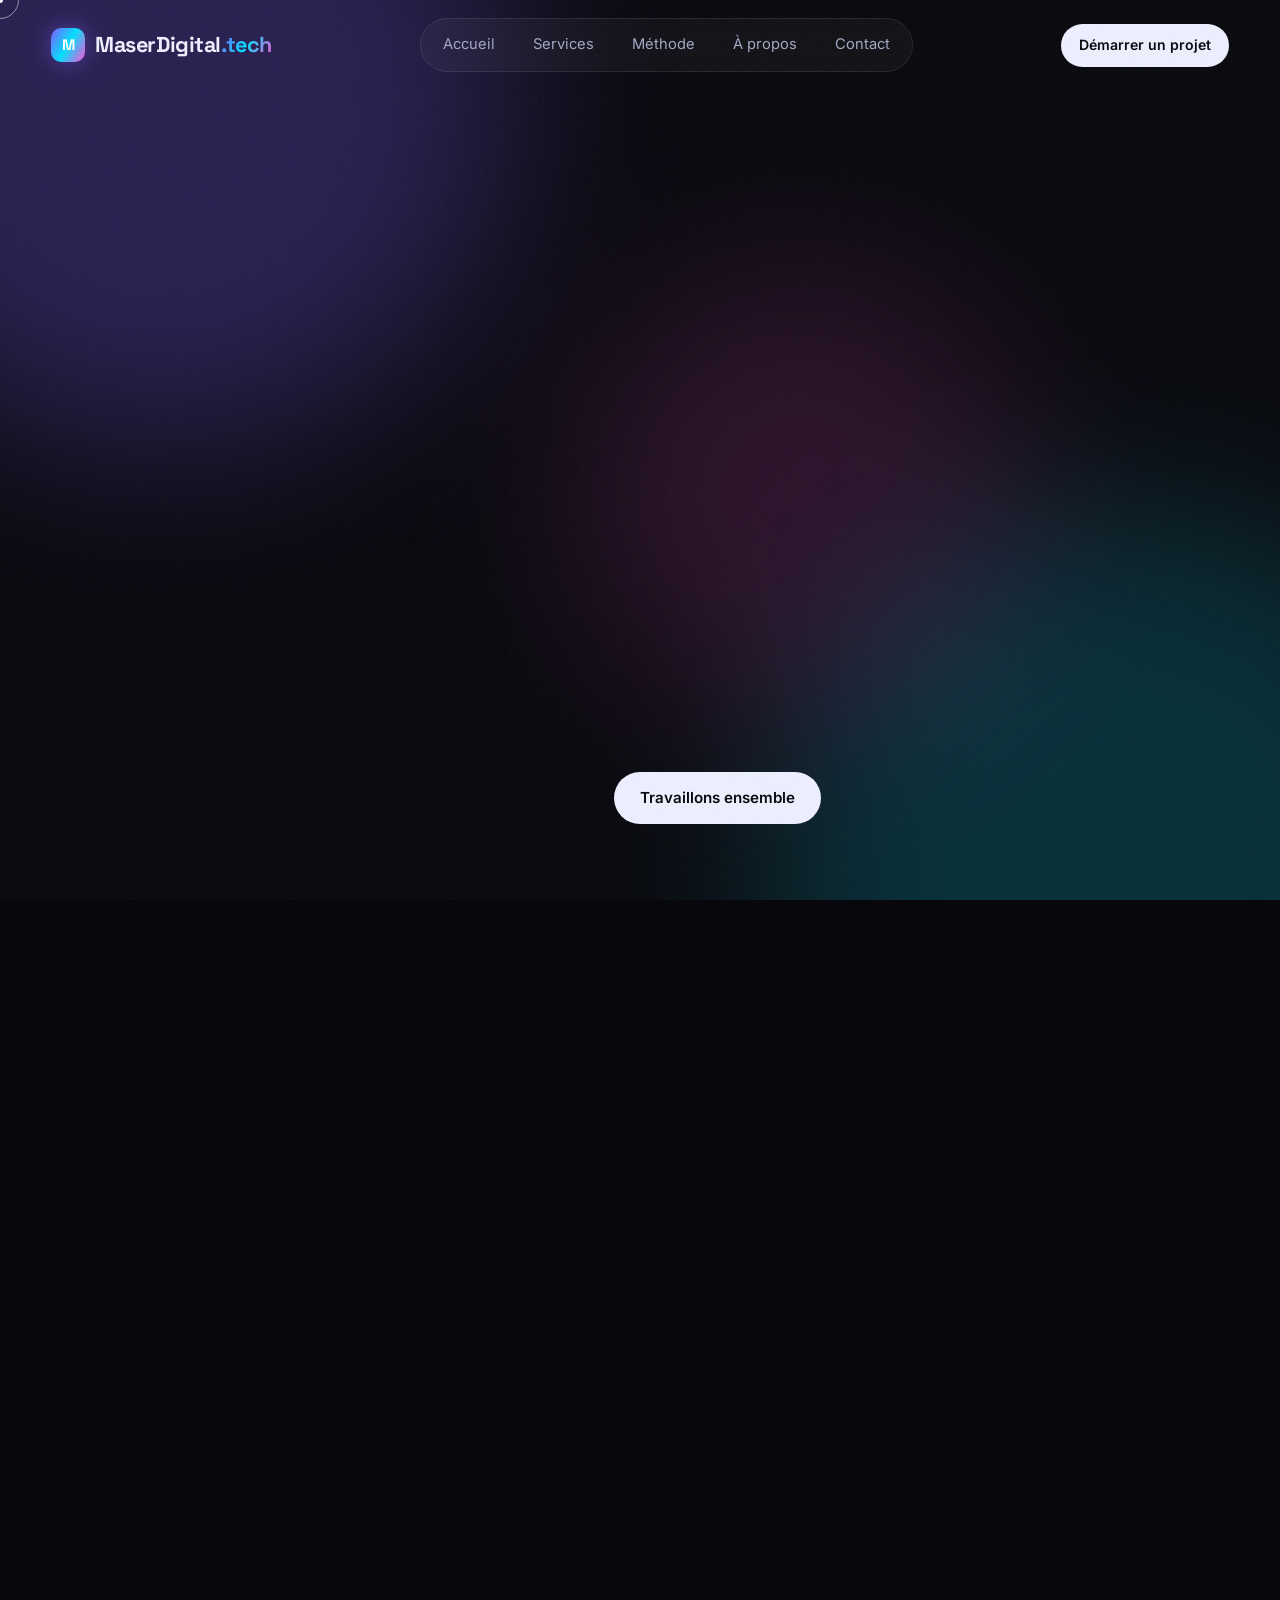
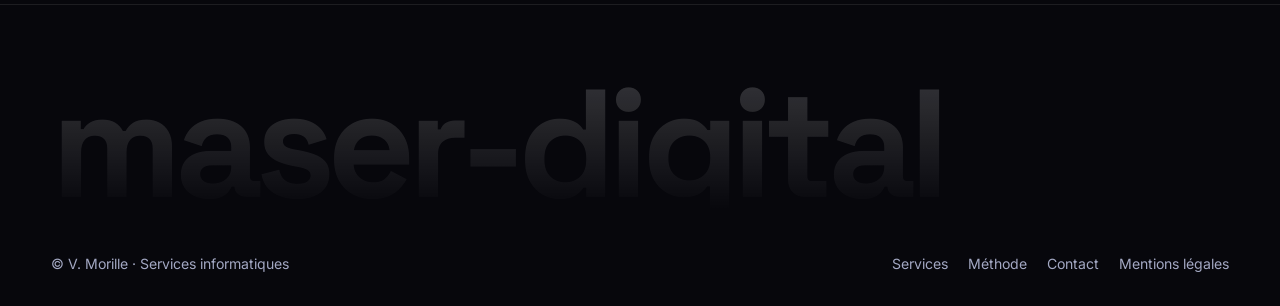
==== a-propos/index.html @ d24f40b1 "separation en differentes pages" ====
<!DOCTYPE html>
<html lang="fr">
<head>
<meta charset="UTF-8" />
<meta name="viewport" content="width=device-width, initial-scale=1" />
<title>À propos — Valentin Morille, développeur indépendant à Bordeaux | MaserDigital</title>
<meta name="description" content="Valentin Morille, développeur indépendant à Bordeaux : sites web performants, automatisation grâce à l'IA et valorisation de vos données." />
<link rel="canonical" href="https://maserdigital.tech/a-propos/" />
<meta name="theme-color" content="#07070c" />

<link rel="preconnect" href="https://fonts.googleapis.com" />
<link rel="preconnect" href="https://fonts.gstatic.com" crossorigin />
<link href="https://fonts.googleapis.com/css2?family=Inter:wght@400;500;600&family=JetBrains+Mono:wght@400;500&family=Space+Grotesk:wght@400;500;600;700&display=swap" rel="stylesheet" />
<link rel="stylesheet" href="/style.css" />
</head>
<body>

<a class="skip-link" href="#main">Aller au contenu principal</a>
<div class="progress" aria-hidden="true"></div>
<div class="aurora" aria-hidden="true"><span></span><span></span><span></span></div>
<canvas id="bg" aria-hidden="true"></canvas>
<div class="cursor-dot" aria-hidden="true"></div>
<div class="cursor-ring" aria-hidden="true"></div>
<div class="curtain" aria-hidden="true"><i></i><i></i><i></i><i></i><i></i></div>
<script>try{if(sessionStorage.getItem("curtain"))document.currentScript.previousElementSibling.classList.add("in")}catch(e){}</script>

<!-- ================= HEADER ================= -->
<header class="header">
  <div class="container nav">
    <a href="/" class="logo" aria-label="Morille.dev — accueil">
      <span class="logo-mark" aria-hidden="true">M</span>
      <span>MaserDigital<em>.tech</em></span>
    </a>
    <ul class="nav-links" id="nav-links">
      <li><a href="/" data-link="accueil">Accueil</a></li>
      <li><a href="/services/" data-link="services">Services</a></li>
      <li><a href="/methode/" data-link="methode">Méthode</a></li>
      <li><a href="/a-propos/" data-link="apropos">À propos</a></li>
      <li><a href="/contact/" data-link="contact">Contact</a></li>
    </ul>
    <a href="/contact/" class="btn btn-primary btn-sm magnetic">Démarrer un projet</a>
    <button class="burger" aria-label="Ouvrir le menu" aria-expanded="false" aria-controls="nav-links"><span></span><span></span><span></span></button>
  </div>
</header>

<main id="main" tabindex="-1">

<!-- ================= PAGE : A PROPOS ================= -->
<div class="page active" id="apropos" data-title="À propos">
  <section>
    <div class="container about-grid">
      <div class="avatar reveal tilt" role="img" aria-label="Monogramme VM"><span>VM</span></div>
      <div>
        <span class="eyebrow reveal">À propos</span>
        <h1 class="h-lg reveal" style="--d:1">Développeur indépendant,<br><span class="grad">orienté résultats.</span></h1>
        <p class="lead reveal" style="--d:2;margin-top:22px">Je m'appelle Valentin Morille. J'accompagne les entreprises, indépendants et associations qui veulent un site performant, automatiser leurs tâches grâce à l'IA ou tirer parti de leurs données.</p>
 <p class="lead reveal" style="--d:3;margin-top:16px">Mon parti pris : des solutions simples, robustes et compréhensibles, que vous pouvez faire évoluer sans dépendre de moi.</p>
        <div class="hero-cta" style="opacity:1;animation:none;margin-top:30px">
          <a href="/contact/" class="btn btn-primary magnetic">Travaillons ensemble</a>
        </div>
      </div>
    </div>
  </section>
  <section>
    <div class="container">
      <div class="section-head"><span class="eyebrow reveal">Valeurs</span><h2 class="h-lg reveal" style="--d:1">Ce qui guide mon travail</h2></div>
      <div class="values">
        <div class="card tilt reveal"><h3>Transparence</h3><p>Devis clairs, avancement visible, code accessible. Vous savez toujours ce que vous payez.</p></div>
        <div class="card tilt reveal" style="--d:1"><h3>Qualité</h3><p>Code typé, testé, documenté. Performance, sécurité et accessibilité intégrées dès le départ.</p></div>
 <div class="card tilt reveal" style="--d:2"><h3>Pragmatisme</h3><p>La solution la plus simple qui répond au besoin, plutôt que la plus impressionnante sur le papier.</p></div>
      </div>
    </div>
  </section>
</div>

</main>

<footer class="footer">
  <div class="container">
    <div class="footer-big" aria-hidden="true">maser-digital</div>
    <div class="footer-row">
      <span>© <span id="year"></span> V. Morille · Services informatiques</span>
      <nav aria-label="Liens de pied de page">
        <a href="/services/">Services</a><a href="/methode/">Méthode</a><a href="/contact/">Contact</a><a href="/mentions-legales/">Mentions légales</a>
      </nav>
    </div>
  </div>
</footer>

<script src="/script.js"></script>
</body>
</html>
---- style.css ----
/* =========================================================
   1. TOKENS
   ========================================================= */
:root{
  --bg:#07070c;
  --bg-2:#0d0d16;
  --surface:rgba(255,255,255,.04);
  --surface-2:rgba(255,255,255,.07);
  --border:rgba(255,255,255,.09);
  --fg:#eef0ff;
  --muted:#a3a8c3;
  --a1:#7c5cff;   /* violet */
  --a2:#00e0ff;   /* cyan */
  --a3:#ff4fd8;   /* magenta */
  --ok:#3ef0a1;
  --danger:#ff6b81;
  --grad:linear-gradient(120deg,var(--a1),var(--a2) 50%,var(--a3));
  --radius:22px;
  --font-display:"Space Grotesk",system-ui,sans-serif;
  --font-body:"Inter",system-ui,sans-serif;
  --font-mono:"JetBrains Mono",ui-monospace,monospace;
  --ease:cubic-bezier(.22,1,.36,1);
  --container:min(1200px,92vw);
}

/* =========================================================
   2. BASE
   ========================================================= */
*,*::before,*::after{box-sizing:border-box;margin:0;padding:0}
html{scroll-behavior:smooth;-webkit-text-size-adjust:100%}
body{
  background:var(--bg);color:var(--fg);font-family:var(--font-body);
  line-height:1.6;overflow-x:hidden;-webkit-font-smoothing:antialiased;
}
img,svg{display:block;max-width:100%}
a{color:inherit;text-decoration:none}
button,input,select,textarea{font:inherit;color:inherit}
::selection{background:var(--a1);color:#fff}
:focus-visible{outline:2px solid var(--a2);outline-offset:3px;border-radius:6px}
.container{width:var(--container);margin-inline:auto}
.sr-only{position:absolute;width:1px;height:1px;overflow:hidden;clip:rect(0 0 0 0);white-space:nowrap}

.skip-link{
  position:fixed;top:-60px;left:16px;z-index:1000;background:var(--fg);color:var(--bg);
  padding:10px 16px;border-radius:10px;font-weight:600;transition:top .2s;
}
.skip-link:focus{top:16px}

/* Grain overlay */
body::after{
  content:"";position:fixed;inset:0;pointer-events:none;z-index:999;opacity:.06;
  background-image:url("data:image/svg+xml,%3Csvg xmlns='http://www.w3.org/2000/svg' width='160' height='160'%3E%3Cfilter id='n'%3E%3CfeTurbulence type='fractalNoise' baseFrequency='.9' numOctaves='3' stitchTiles='stitch'/%3E%3C/filter%3E%3Crect width='100%25' height='100%25' filter='url(%23n)'/%3E%3C/svg%3E");
}

/* Background canvas + aurora blobs */
#bg{position:fixed;inset:0;z-index:-1;pointer-events:none}
.aurora{position:fixed;inset:0;z-index:-2;overflow:hidden;pointer-events:none}
.aurora span{
  position:absolute;width:55vmax;height:55vmax;border-radius:50%;filter:blur(90px);opacity:.28;
  animation:float 22s var(--ease) infinite alternate;
}
.aurora span:nth-child(1){background:var(--a1);top:-20vmax;left:-15vmax}
.aurora span:nth-child(2){background:var(--a2);bottom:-25vmax;right:-15vmax;animation-delay:-7s;opacity:.18}
.aurora span:nth-child(3){background:var(--a3);top:30%;left:45%;width:35vmax;height:35vmax;animation-delay:-14s;opacity:.14}
@keyframes float{
  0%{transform:translate(0,0) scale(1)}
  50%{transform:translate(8vw,6vh) scale(1.15)}
  100%{transform:translate(-6vw,-4vh) scale(.95)}
}

/* Scroll progress */
.progress{position:fixed;top:0;left:0;height:3px;width:0;background:var(--grad);z-index:200;box-shadow:0 0 12px var(--a2)}

/* Custom cursor (desktop only) */
.cursor-dot,.cursor-ring{position:fixed;top:0;left:0;pointer-events:none;z-index:998;border-radius:50%;transform:translate(-50%,-50%)}
.cursor-dot{width:6px;height:6px;background:#fff}
.cursor-ring{width:38px;height:38px;border:1.5px solid rgba(255,255,255,.5);transition:width .3s var(--ease),height .3s var(--ease),background .3s,border-color .3s}
.cursor-ring.hover{width:70px;height:70px;background:rgba(124,92,255,.15);border-color:var(--a2)}
@media (pointer:coarse){.cursor-dot,.cursor-ring{display:none}}

/* =========================================================
   3. HEADER / NAV
   ========================================================= */
.header{
  position:fixed;inset:0 0 auto 0;z-index:100;padding:18px 0;
  transition:padding .4s var(--ease),background .4s,backdrop-filter .4s,border-color .4s;
  border-bottom:1px solid transparent;
}
.header.scrolled{padding:10px 0;background:rgba(7,7,12,.65);backdrop-filter:blur(16px) saturate(140%);border-color:var(--border)}
.nav{display:flex;align-items:center;justify-content:space-between;gap:24px}
.logo{font-family:var(--font-display);font-weight:700;font-size:1.35rem;letter-spacing:-.02em;display:flex;align-items:center;gap:10px}
.logo-mark{
  width:34px;height:34px;border-radius:10px;background:var(--grad);display:grid;place-items:center;
  font-size:.95rem;color:#fff;box-shadow:0 0 24px rgba(124,92,255,.5);animation:spinHue 8s linear infinite;
}
@keyframes spinHue{to{filter:hue-rotate(360deg)}}
.logo em{font-style:normal;background:var(--grad);-webkit-background-clip:text;background-clip:text;color:transparent}
.nav-links{display:flex;gap:6px;list-style:none;padding:6px;border:1px solid var(--border);border-radius:999px;background:var(--surface);backdrop-filter:blur(10px)}
.nav-links a{
  position:relative;display:block;padding:8px 16px;border-radius:999px;font-size:.92rem;color:var(--muted);
  transition:color .25s,background .25s;
}
.nav-links a:hover{color:var(--fg)}
.nav-links a[aria-current="page"]{color:var(--fg);background:var(--surface-2);box-shadow:inset 0 0 0 1px var(--border)}
.burger{display:none;width:44px;height:44px;border-radius:12px;border:1px solid var(--border);background:var(--surface);cursor:pointer;position:relative}
.burger span{position:absolute;left:12px;right:12px;height:2px;background:var(--fg);transition:transform .35s var(--ease),opacity .2s}
.burger span:nth-child(1){top:15px}.burger span:nth-child(2){top:21px}.burger span:nth-child(3){top:27px}
.burger[aria-expanded="true"] span:nth-child(1){transform:translateY(6px) rotate(45deg)}
.burger[aria-expanded="true"] span:nth-child(2){opacity:0}
.burger[aria-expanded="true"] span:nth-child(3){transform:translateY(-6px) rotate(-45deg)}

@media (max-width:900px){
  .burger{display:block}
  .nav .btn{display:none}
  .nav-links{
    position:fixed;inset:72px 4vw auto 4vw;flex-direction:column;border-radius:20px;padding:12px;
    background:rgba(13,13,22,.96);opacity:0;pointer-events:none;transform:translateY(-12px) scale(.98);
    transition:opacity .3s,transform .4s var(--ease);
  }
  .nav-links.open{opacity:1;pointer-events:auto;transform:none}
  .nav-links a{padding:14px 18px;font-size:1.05rem}
}

/* =========================================================
   4. BUTTONS
   ========================================================= */
.btn{
  --pad:14px 26px;position:relative;display:inline-flex;align-items:center;gap:10px;padding:var(--pad);
  border-radius:999px;font-weight:600;font-size:.95rem;cursor:pointer;border:0;isolation:isolate;
  transition:transform .3s var(--ease);will-change:transform;
}
.btn-primary{background:var(--fg);color:var(--bg);overflow:hidden}
.btn-primary::before{
  content:"";position:absolute;inset:0;background:var(--grad);z-index:-1;transform:translateY(101%);
  transition:transform .5s var(--ease);
}
.btn-primary:hover{color:#fff}
.btn-primary:hover::before{transform:none}
.btn-ghost{background:var(--surface);border:1px solid var(--border);backdrop-filter:blur(8px)}
.btn-ghost:hover{background:var(--surface-2)}
.btn svg{width:18px;height:18px;transition:transform .3s var(--ease)}
.btn:hover svg{transform:translateX(4px)}
.btn-sm{--pad:10px 18px;font-size:.88rem}

/* =========================================================
   5. PAGE SYSTEM + TRANSITION
   ========================================================= */
main{outline:none}
.page{display:none;padding-top:110px;min-height:100vh}
.page.active{display:block}
.curtain{position:fixed;inset:0;z-index:150;pointer-events:none;display:grid;grid-template-columns:repeat(5,1fr)}
.curtain i{background:linear-gradient(180deg,#120f26,#07070c);transform:scaleY(0);transform-origin:bottom;transition:transform .5s var(--ease)}
.curtain i:nth-child(2){transition-delay:.04s}.curtain i:nth-child(3){transition-delay:.08s}
.curtain i:nth-child(4){transition-delay:.12s}.curtain i:nth-child(5){transition-delay:.16s}
.curtain.in i{transform:scaleY(1)}
.curtain.out i{transform:scaleY(0);transform-origin:top}

/* Reveal on scroll */
.reveal{opacity:0;transform:translateY(40px);filter:blur(6px);transition:opacity .9s var(--ease),transform .9s var(--ease),filter .9s var(--ease);transition-delay:calc(var(--d,0) * 90ms)}
.reveal.in{opacity:1;transform:none;filter:none}

/* =========================================================
   6. TYPO + COMMON SECTIONS
   ========================================================= */
.eyebrow{
  display:inline-flex;align-items:center;gap:10px;font-family:var(--font-mono);font-size:.78rem;letter-spacing:.12em;
  text-transform:uppercase;color:var(--a2);padding:6px 14px;border:1px solid rgba(0,224,255,.25);border-radius:999px;background:rgba(0,224,255,.06)
}
.eyebrow::before{content:"";width:7px;height:7px;border-radius:50%;background:var(--a2);box-shadow:0 0 10px var(--a2);animation:pulse 2s infinite}
@keyframes pulse{50%{opacity:.3}}
h1,h2,h3{font-family:var(--font-display);letter-spacing:-.03em;line-height:1.05}
.h-xl{font-size:clamp(2.8rem,8vw,6.6rem);font-weight:700}
.h-lg{font-size:clamp(2.2rem,5vw,4rem);font-weight:700}
.h-md{font-size:clamp(1.4rem,2.4vw,1.9rem);font-weight:600}
.grad{background:var(--grad);background-size:200% 100%;-webkit-background-clip:text;background-clip:text;color:transparent;animation:shift 6s linear infinite}
@keyframes shift{to{background-position:200% 0}}
.lead{font-size:clamp(1.05rem,1.6vw,1.25rem);color:var(--muted);max-width:640px}
section{padding:110px 0;position:relative}
.section-head{display:flex;flex-direction:column;gap:18px;margin-bottom:60px;max-width:760px}

/* =========================================================
   7. HERO
   ========================================================= */
.hero{min-height:calc(100vh - 110px);display:flex;align-items:center;padding:40px 0 80px}
.hero-inner{display:flex;flex-direction:column;gap:30px}
.hero h1 .line{display:block;overflow:hidden;padding-bottom:.08em}
.hero h1 .line > span{display:inline-block;transform:translateY(110%);animation:rise 1.1s var(--ease) forwards;animation-delay:calc(var(--i) * 120ms + 200ms)}
@keyframes rise{to{transform:none}}
.scramble{font-family:var(--font-display);display:inline-block;min-width:3ch}
.scramble .glyph{color:var(--a2);opacity:.7}
.hero-cta{display:flex;flex-wrap:wrap;gap:14px;opacity:0;animation:fadeUp 1s var(--ease) 1s forwards}
.hero .lead{opacity:0;animation:fadeUp 1s var(--ease) .8s forwards}
@keyframes fadeUp{from{opacity:0;transform:translateY(20px)}to{opacity:1;transform:none}}
.scroll-hint{display:flex;align-items:center;gap:12px;margin-top:40px;color:var(--muted);font-size:.85rem;font-family:var(--font-mono)}
.mouse{width:22px;height:34px;border:1.5px solid var(--muted);border-radius:12px;position:relative}
.mouse::after{content:"";position:absolute;left:50%;top:7px;width:3px;height:7px;border-radius:3px;background:var(--fg);transform:translateX(-50%);animation:wheel 1.6s infinite}
@keyframes wheel{0%{opacity:0;transform:translate(-50%,-4px)}40%{opacity:1}100%{opacity:0;transform:translate(-50%,10px)}}

/* =========================================================
   8. MARQUEE
   ========================================================= */
.marquee{border-block:1px solid var(--border);padding:22px 0;overflow:hidden;mask-image:linear-gradient(90deg,transparent,#000 10%,#000 90%,transparent);background:rgba(255,255,255,.015)}
.marquee-track{display:flex;gap:56px;width:max-content;animation:marquee 32s linear infinite}
.marquee:hover .marquee-track{animation-play-state:paused}
.marquee-track span{font-family:var(--font-display);font-size:clamp(1.2rem,2.4vw,1.8rem);font-weight:600;color:var(--muted);white-space:nowrap;display:flex;align-items:center;gap:56px}
.marquee-track span::after{content:"✦";color:var(--a1);font-size:.9em}
@keyframes marquee{to{transform:translateX(-50%)}}

/* =========================================================
   9. CARDS (bento + spotlight + tilt)
   ========================================================= */
.bento{display:grid;grid-template-columns:repeat(6,1fr);gap:18px}
.card{
  --mx:50%;--my:50%;position:relative;border-radius:var(--radius);padding:34px;background:var(--surface);
  border:1px solid var(--border);overflow:hidden;transition:transform .5s var(--ease),border-color .3s;
  transform-style:preserve-3d;display:flex;flex-direction:column;gap:14px;
}
.card::before{
  content:"";position:absolute;inset:0;border-radius:inherit;pointer-events:none;opacity:0;transition:opacity .4s;
  background:radial-gradient(500px circle at var(--mx) var(--my),rgba(124,92,255,.18),transparent 45%);
}
.card::after{
  content:"";position:absolute;inset:0;border-radius:inherit;padding:1px;pointer-events:none;opacity:0;transition:opacity .4s;
  background:radial-gradient(300px circle at var(--mx) var(--my),var(--a2),transparent 60%);
  -webkit-mask:linear-gradient(#000 0 0) content-box,linear-gradient(#000 0 0);-webkit-mask-composite:xor;mask-composite:exclude;
}
.card:hover::before,.card:hover::after{opacity:1}
.card:hover{border-color:rgba(255,255,255,.14)}
.bento .card:nth-child(1){grid-column:span 4}
.bento .card:nth-child(2){grid-column:span 2}
.bento .card:nth-child(3){grid-column:span 2}
.bento .card:nth-child(4){grid-column:span 4}
@media (max-width:900px){.bento .card{grid-column:1/-1 !important}}
.card-icon{width:54px;height:54px;border-radius:16px;display:grid;place-items:center;background:linear-gradient(135deg,rgba(124,92,255,.25),rgba(0,224,255,.15));border:1px solid var(--border)}
.card-icon svg{width:26px;height:26px;stroke:var(--fg)}
.card h3{font-size:1.5rem}
.card p{color:var(--muted)}
.card .more{margin-top:auto;padding-top:14px;display:inline-flex;align-items:center;gap:8px;font-weight:600;font-size:.92rem;color:var(--a2)}
.card .more svg{width:16px;height:16px;transition:transform .3s var(--ease)}
.card:hover .more svg{transform:translateX(5px)}
.tags{display:flex;flex-wrap:wrap;gap:8px}
.tag{font-family:var(--font-mono);font-size:.74rem;padding:5px 10px;border-radius:8px;background:var(--surface-2);border:1px solid var(--border);color:var(--muted)}

/* Orbit visual inside big card */
.orbit{position:absolute;right:-60px;top:-60px;width:280px;height:280px;opacity:.55;pointer-events:none}
.orbit circle{fill:none;stroke:rgba(255,255,255,.12)}
.orbit .sat{fill:var(--a2);filter:drop-shadow(0 0 6px var(--a2))}
.orbit g{transform-origin:140px 140px;animation:rot 14s linear infinite}
.orbit g:nth-of-type(2){animation-duration:22s;animation-direction:reverse}
@keyframes rot{to{transform:rotate(360deg)}}

/* =========================================================
   10. STATS
   ========================================================= */
.stats{display:grid;grid-template-columns:repeat(4,1fr);gap:18px}
@media (max-width:900px){.stats{grid-template-columns:repeat(2,1fr)}}
.stat{padding:30px;border-radius:var(--radius);border:1px solid var(--border);background:var(--surface)}
.stat strong{display:block;font-family:var(--font-display);font-size:clamp(2.2rem,4vw,3.4rem);font-weight:700;line-height:1}
.stat span{color:var(--muted);font-size:.92rem}

/* =========================================================
   11. TERMINAL DEMO
   ========================================================= */
.split{display:grid;grid-template-columns:1fr 1.1fr;gap:60px;align-items:center}
@media (max-width:900px){.split{grid-template-columns:1fr}}
.terminal{border-radius:18px;border:1px solid var(--border);background:rgba(10,10,18,.85);backdrop-filter:blur(10px);box-shadow:0 30px 80px -20px rgba(124,92,255,.35);overflow:hidden}
.term-bar{display:flex;align-items:center;gap:8px;padding:14px 16px;border-bottom:1px solid var(--border);background:rgba(255,255,255,.02)}
.term-bar i{width:12px;height:12px;border-radius:50%;background:#ff5f57}
.term-bar i:nth-child(2){background:#febc2e}.term-bar i:nth-child(3){background:#28c840}
.term-bar span{margin-left:10px;font-family:var(--font-mono);font-size:.78rem;color:var(--muted)}
.term-body{font-family:var(--font-mono);font-size:.84rem;padding:20px;min-height:320px;white-space:pre-wrap;line-height:1.75}
.term-body .c-ok{color:var(--ok)}.term-body .c-a{color:var(--a2)}.term-body .c-m{color:var(--muted)}.term-body .c-p{color:var(--a3)}
.caret{display:inline-block;width:8px;height:1em;background:var(--a2);vertical-align:-2px;animation:blink 1s steps(1) infinite}
@keyframes blink{50%{opacity:0}}
.checklist{list-style:none;display:grid;gap:14px;margin-top:26px}
.checklist li{display:flex;gap:12px;align-items:flex-start;color:var(--muted)}
.checklist li::before{content:"";flex:none;width:22px;height:22px;margin-top:2px;border-radius:7px;background:var(--grad);
  -webkit-mask:url("data:image/svg+xml,%3Csvg xmlns='http://www.w3.org/2000/svg' viewBox='0 0 24 24'%3E%3Cpath d='M9 16.2 4.8 12l-1.4 1.4L9 19 21 7l-1.4-1.4z'/%3E%3C/svg%3E") center/16px no-repeat,linear-gradient(#000 0 0);
  -webkit-mask-composite:destination-out;mask-composite:exclude}
.checklist strong{color:var(--fg);font-weight:600}

/* =========================================================
   12. CTA BAND
   ========================================================= */
.cta-band{
  position:relative;border-radius:32px;padding:clamp(40px,7vw,90px);overflow:hidden;text-align:center;
  border:1px solid var(--border);background:radial-gradient(120% 140% at 50% 0%,rgba(124,92,255,.35),rgba(7,7,12,.4) 60%);
}
.cta-band::before{
  content:"";position:absolute;inset:-50%;background:conic-gradient(from 0deg,transparent,var(--a1),transparent 30%,var(--a2),transparent 60%);
  animation:rot 10s linear infinite;opacity:.18;
}
.cta-band > *{position:relative}
.cta-band .lead{margin:20px auto 34px}

/* =========================================================
   13. SERVICES PAGE
   ========================================================= */
.service{display:grid;grid-template-columns:120px 1fr 1fr;gap:40px;padding:60px 0;border-top:1px solid var(--border)}
.service:last-child{border-bottom:1px solid var(--border)}
.service-num{font-family:var(--font-mono);font-size:.9rem;color:var(--a2);position:sticky;top:120px;align-self:start}
.service h2{font-size:clamp(1.8rem,3.4vw,2.8rem);margin-bottom:16px}
.service p{color:var(--muted)}
.service ul{list-style:none;display:grid;gap:12px}
.service li{padding:16px 18px;border-radius:14px;background:var(--surface);border:1px solid var(--border);display:flex;gap:12px;align-items:center;transition:transform .3s var(--ease),background .3s}
.service li:hover{transform:translateX(6px);background:var(--surface-2)}
.service li::before{content:"→";color:var(--a2);font-family:var(--font-mono)}
@media (max-width:900px){.service{grid-template-columns:1fr;gap:20px}.service-num{position:static}}
.note{margin-top:18px;font-size:.88rem;color:var(--muted);padding:14px 16px;border-left:3px solid var(--a1);background:rgba(124,92,255,.07);border-radius:0 12px 12px 0}

/* =========================================================
   14. METHOD PAGE (timeline + FAQ)
   ========================================================= */
.timeline{position:relative;display:grid;gap:26px;padding-left:46px}
.timeline::before{content:"";position:absolute;left:14px;top:8px;bottom:8px;width:2px;background:var(--border)}
.timeline-fill{position:absolute;left:14px;top:8px;width:2px;height:0;background:var(--grad);box-shadow:0 0 12px var(--a2);transition:height .2s linear}
.step{position:relative;padding:28px;border-radius:var(--radius);background:var(--surface);border:1px solid var(--border)}
.step::before{
  content:attr(data-step);position:absolute;left:-46px;top:26px;width:30px;height:30px;border-radius:50%;display:grid;place-items:center;
  font-family:var(--font-mono);font-size:.78rem;background:var(--bg);border:2px solid var(--a1);color:var(--fg)
}
.step h3{font-size:1.35rem;margin-bottom:8px}
.step p{color:var(--muted)}
.step .tags{margin-top:14px}

.faq{display:grid;gap:12px;max-width:860px}
.faq details{border:1px solid var(--border);border-radius:18px;background:var(--surface);overflow:hidden;transition:background .3s}
.faq details[open]{background:var(--surface-2)}
.faq summary{cursor:pointer;list-style:none;padding:22px 26px;font-weight:600;font-family:var(--font-display);font-size:1.1rem;display:flex;justify-content:space-between;gap:20px;align-items:center}
.faq summary::-webkit-details-marker{display:none}
.faq summary::after{content:"+";font-size:1.6rem;line-height:1;color:var(--a2);transition:transform .35s var(--ease)}
.faq details[open] summary::after{transform:rotate(45deg)}
.faq details p{padding:0 26px 24px;color:var(--muted);animation:fadeUp .5s var(--ease)}

/* =========================================================
   15. ABOUT PAGE
   ========================================================= */
.about-grid{display:grid;grid-template-columns:.9fr 1.1fr;gap:60px;align-items:center}
@media (max-width:900px){.about-grid{grid-template-columns:1fr}}
.avatar{
  aspect-ratio:4/5;border-radius:30px;position:relative;overflow:hidden;border:1px solid var(--border);
  background:radial-gradient(circle at 30% 20%,rgba(0,224,255,.35),transparent 50%),radial-gradient(circle at 80% 80%,rgba(255,79,216,.3),transparent 50%),linear-gradient(160deg,#1a1440,#0a0a14);
  display:grid;place-items:center;
}
.avatar span{font-family:var(--font-display);font-size:clamp(5rem,12vw,9rem);font-weight:700;letter-spacing:-.06em;background:var(--grad);-webkit-background-clip:text;background-clip:text;color:transparent}
.avatar::after{content:"";position:absolute;inset:0;background:repeating-linear-gradient(0deg,rgba(255,255,255,.03) 0 1px,transparent 1px 4px);animation:scan 8s linear infinite}
@keyframes scan{to{background-position:0 200px}}
.values{display:grid;grid-template-columns:repeat(3,1fr);gap:18px}
@media (max-width:900px){.values{grid-template-columns:1fr}}

/* =========================================================
   16. CONTACT PAGE
   ========================================================= */
.contact-grid{display:grid;grid-template-columns:.8fr 1.2fr;gap:50px}
@media (max-width:900px){.contact-grid{grid-template-columns:1fr}}
.info-list{list-style:none;display:grid;gap:14px;margin-top:30px}
.info-list li{padding:20px;border-radius:18px;border:1px solid var(--border);background:var(--surface)}
.info-list small{display:block;font-family:var(--font-mono);color:var(--a2);font-size:.75rem;letter-spacing:.1em;text-transform:uppercase;margin-bottom:4px}
.form{padding:clamp(24px,4vw,44px);border-radius:28px;border:1px solid var(--border);background:var(--surface);backdrop-filter:blur(10px);display:grid;gap:20px}
.form-row{display:grid;grid-template-columns:1fr 1fr;gap:20px}
@media (max-width:640px){.form-row{grid-template-columns:1fr}}
.field{display:grid;gap:8px}
.field label{font-size:.88rem;font-weight:500}
.field input,.field select,.field textarea{
  width:100%;padding:14px 16px;border-radius:14px;border:1px solid var(--border);background:rgba(7,7,12,.6);
  transition:border-color .25s,box-shadow .25s;
}
.field select option{background:var(--bg-2)}
.field textarea{min-height:150px;resize:vertical}
.field input:focus,.field select:focus,.field textarea:focus{outline:none;border-color:var(--a1);box-shadow:0 0 0 4px rgba(124,92,255,.2)}
.field[data-invalid] input,.field[data-invalid] select,.field[data-invalid] textarea{border-color:var(--danger)}
.error{color:var(--danger);font-size:.82rem;min-height:1em}
.chips{display:flex;flex-wrap:wrap;gap:10px}
.chip input{position:absolute;opacity:0;pointer-events:none}
.chip span{display:inline-block;padding:10px 16px;border-radius:999px;border:1px solid var(--border);background:rgba(7,7,12,.5);cursor:pointer;font-size:.9rem;transition:all .25s}
.chip input:checked + span{background:var(--grad);border-color:transparent;color:#fff}
.chip input:focus-visible + span{outline:2px solid var(--a2);outline-offset:2px}
.consent{display:flex;gap:12px;align-items:flex-start;font-size:.86rem;color:var(--muted)}
.consent input{margin-top:4px;accent-color:var(--a1);width:18px;height:18px}
.form-success{display:none;text-align:center;padding:40px 20px}
.form-success.show{display:block;animation:fadeUp .6s var(--ease)}
.form-success .big{font-size:3rem}

/* =========================================================
   17. LEGAL + FOOTER
   ========================================================= */
.legal{max-width:820px;display:grid;gap:30px}
.legal h2{font-size:1.4rem;margin-bottom:8px}
.legal p,.legal li{color:var(--muted)}
.legal ul{padding-left:20px}
.placeholder{color:var(--a3);font-family:var(--font-mono);font-size:.9em}

.footer{border-top:1px solid var(--border);padding:70px 0 30px;margin-top:60px}
.footer-big{font-family:var(--font-display);font-size:clamp(3rem,12vw,10rem);font-weight:700;letter-spacing:-.05em;line-height:.9;
  background:linear-gradient(180deg,rgba(255,255,255,.18),rgba(255,255,255,0));-webkit-background-clip:text;background-clip:text;color:transparent;user-select:none}
.footer-row{display:flex;justify-content:space-between;align-items:center;flex-wrap:wrap;gap:20px;margin-top:40px;color:var(--muted);font-size:.88rem}
.footer-row nav{display:flex;gap:20px;flex-wrap:wrap}
.footer-row a:hover{color:var(--fg)}

/* =========================================================
   18. REDUCED MOTION
   ========================================================= */
@media (prefers-reduced-motion:reduce){
  *,*::before,*::after{animation-duration:.01ms !important;animation-iteration-count:1 !important;transition-duration:.01ms !important;scroll-behavior:auto !important}
  .reveal{opacity:1;transform:none;filter:none}
  .hero h1 .line > span,.hero-cta,.hero .lead{transform:none;opacity:1}
}
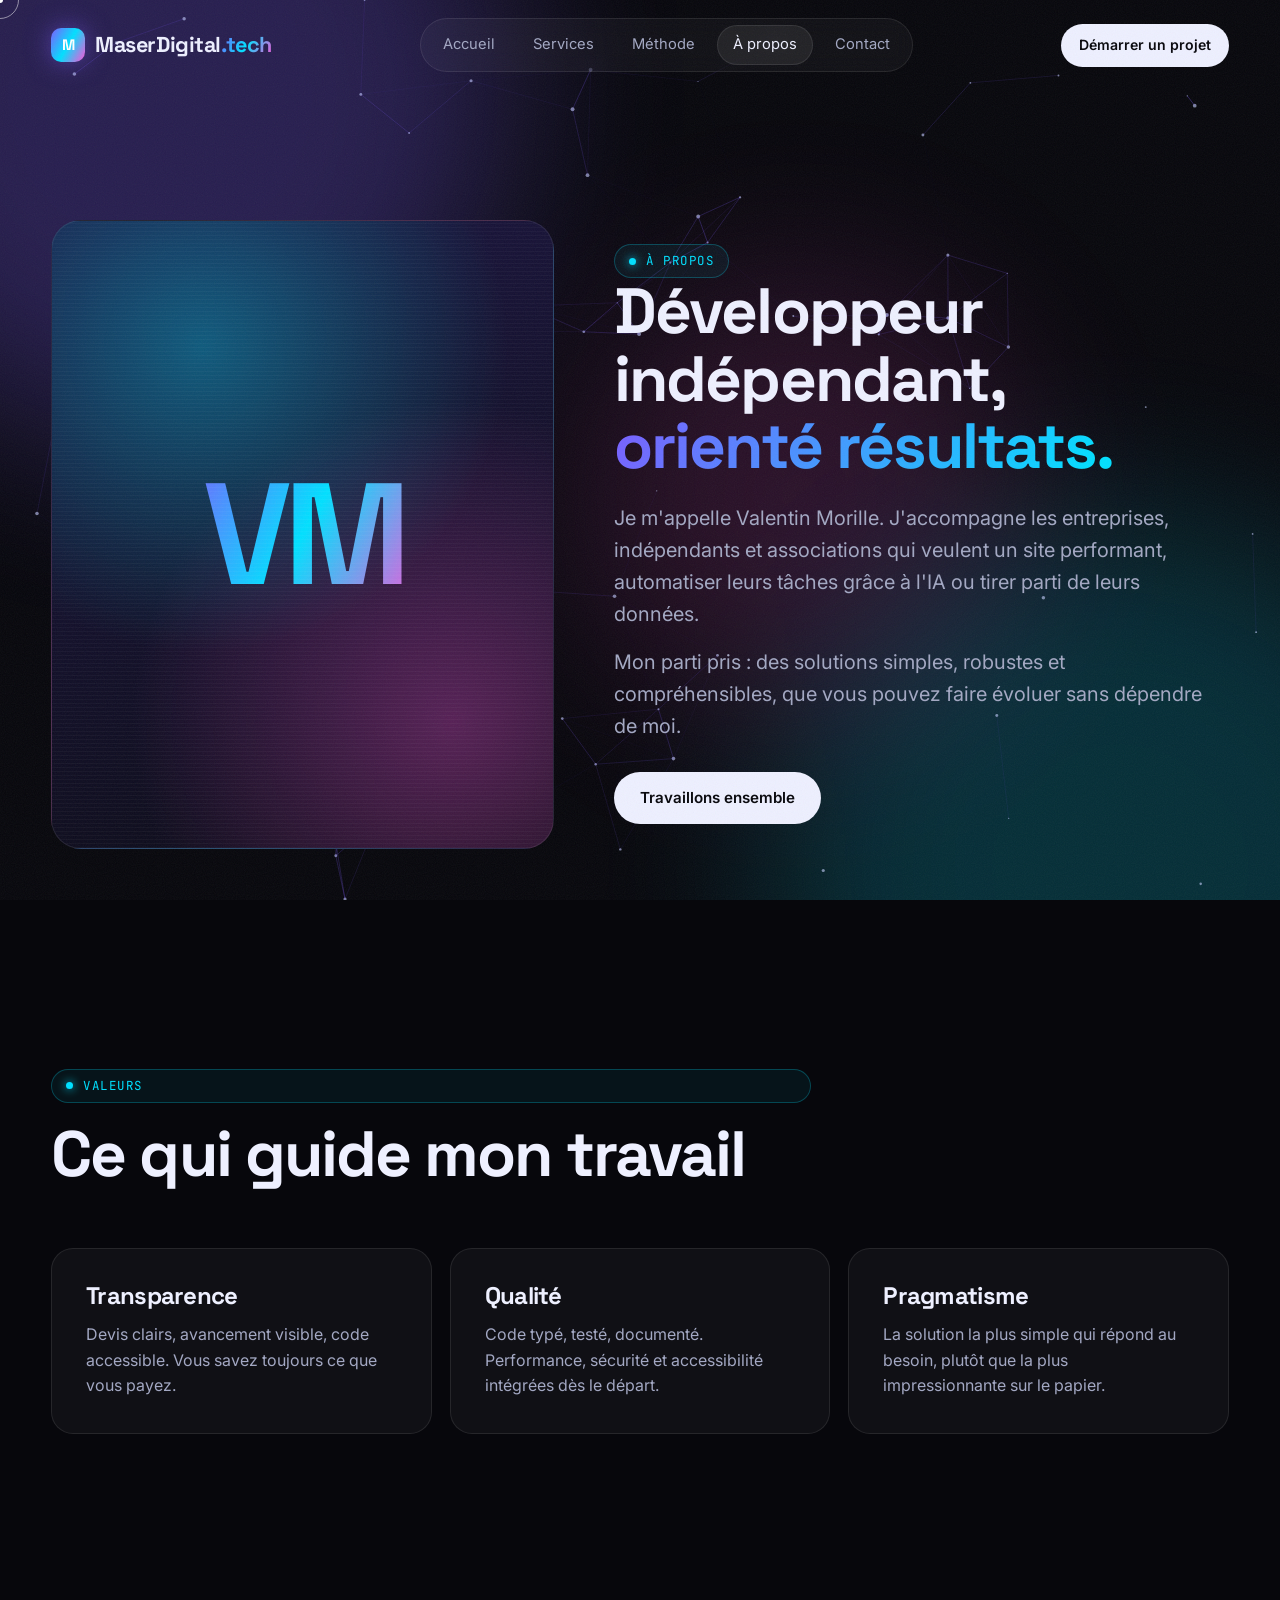
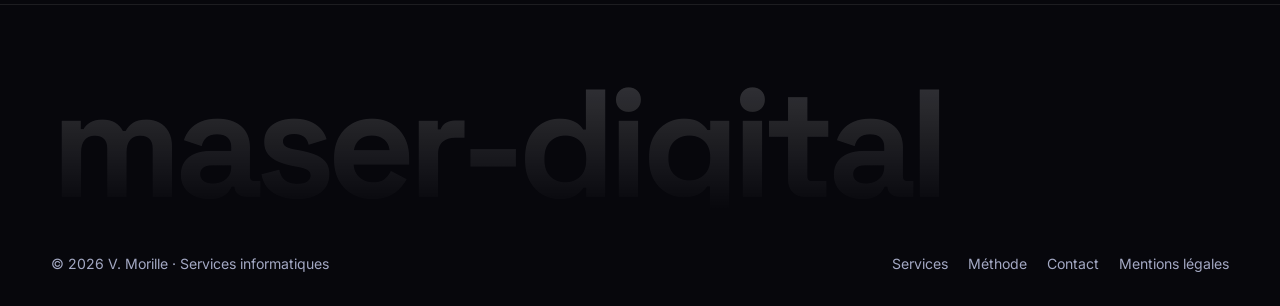
==== commit a9f8ddcc: "changement description logo" ====
--- a/a-propos/index.html
+++ b/a-propos/index.html
@@ -27,7 +27,7 @@
 <!-- ================= HEADER ================= -->
 <header class="header">
   <div class="container nav">
-    <a href="/" class="logo" aria-label="Morille.dev — accueil">
+    <a href="/" class="logo" aria-label="MaserDigital — accueil">
       <span class="logo-mark" aria-hidden="true">M</span>
       <span>MaserDigital<em>.tech</em></span>
     </a>
